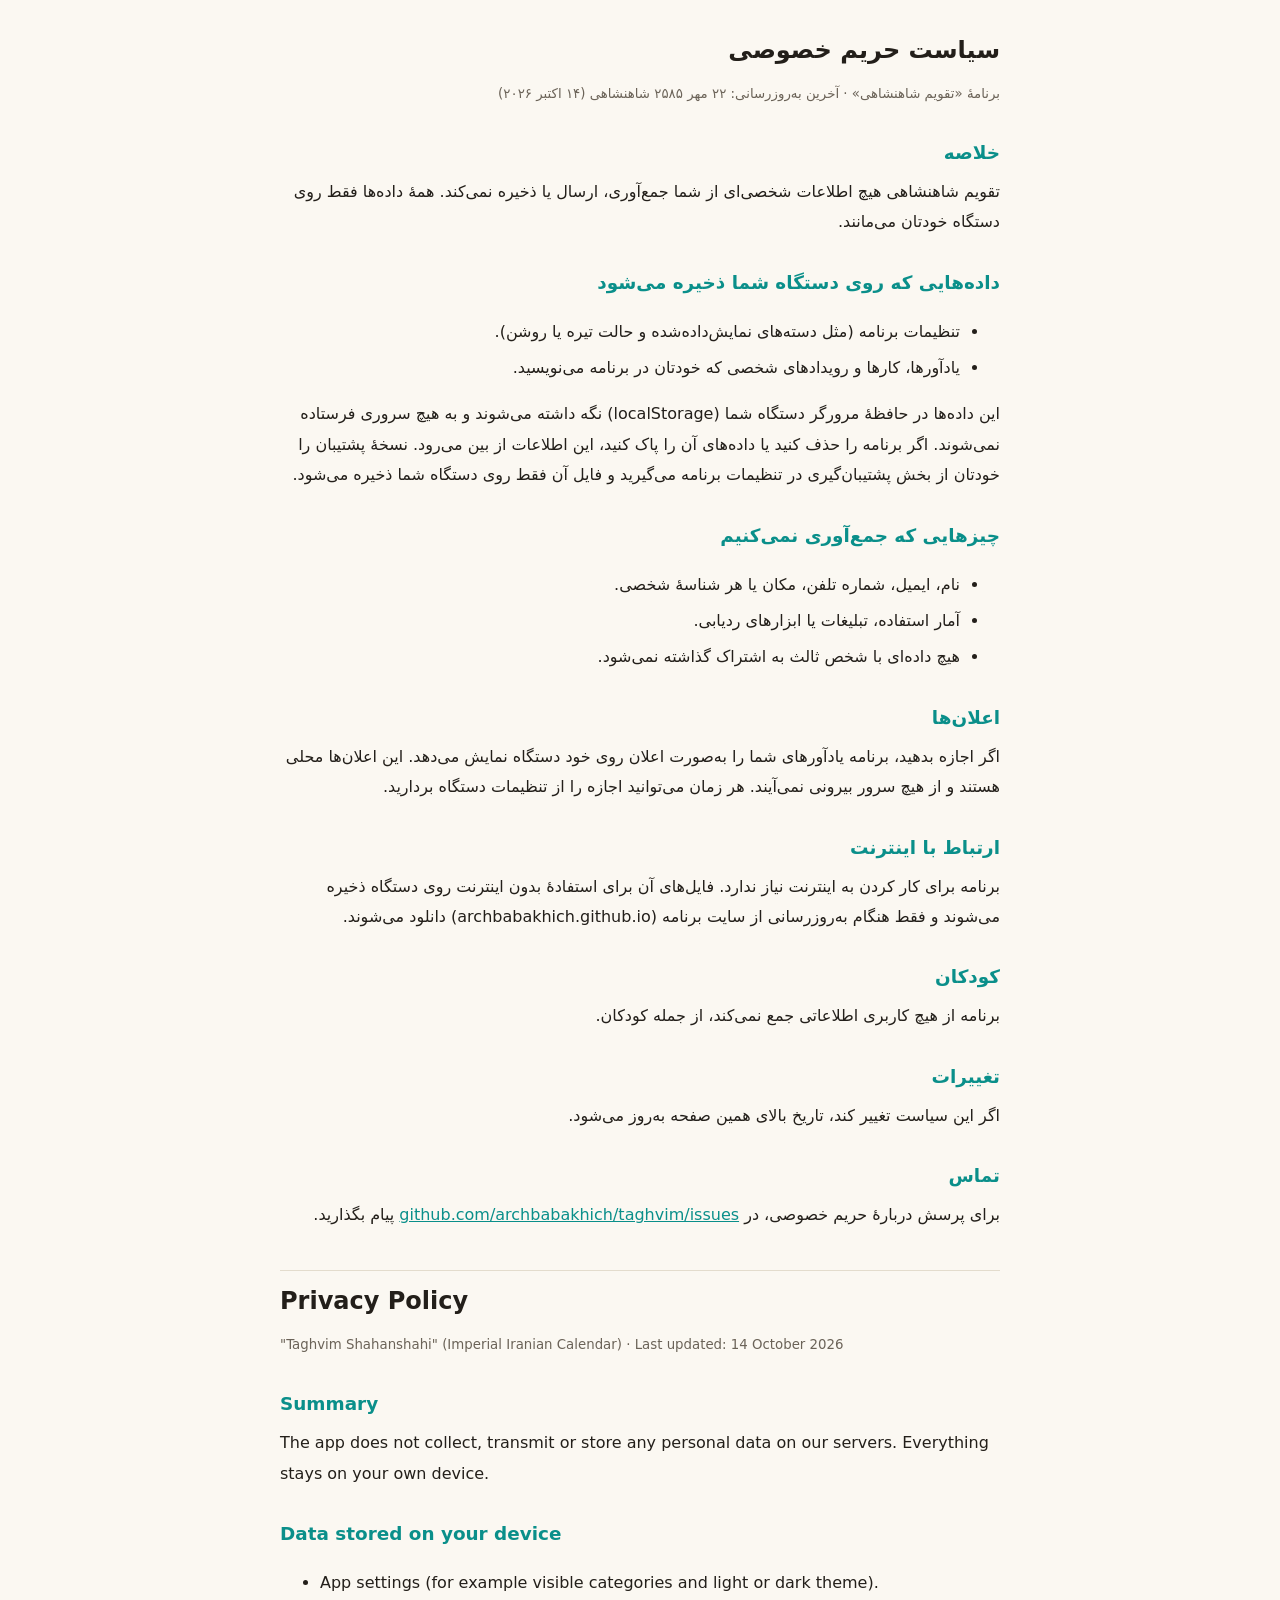
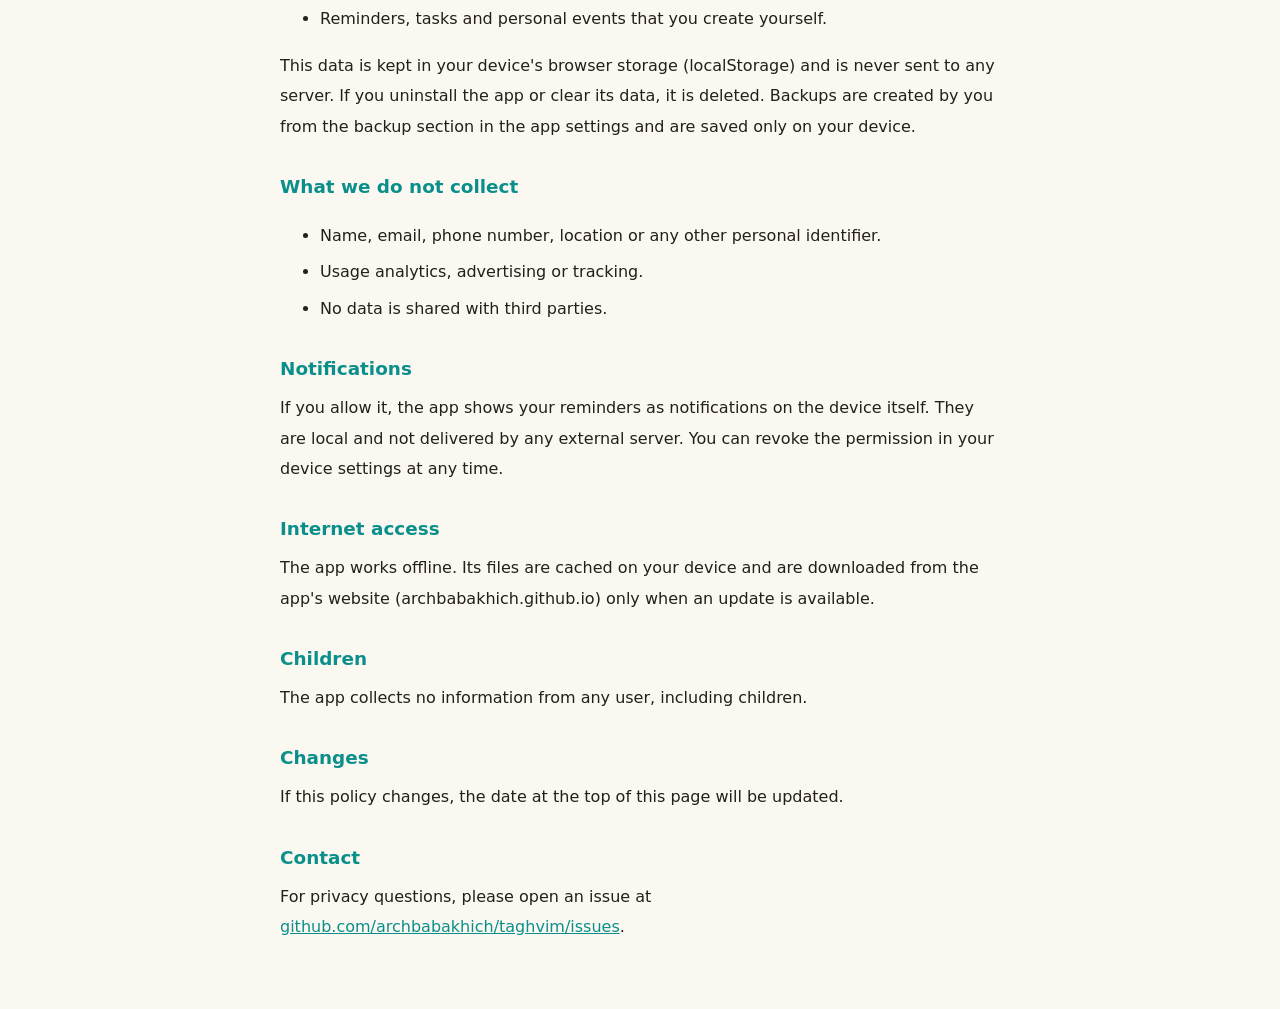
==== privacy.html @ 62cc732b "Add privacy policy page (fa/en) Co-Authored-By: Claude Sonnet 5.5 <noreply@anthropic.com> Claude-Ses" ====
<!doctype html>
<html lang="fa" dir="rtl">
<head>
<meta charset="utf-8">
<meta name="viewport" content="width=device-width,initial-scale=1">
<title>سیاست حریم خصوصی · تقویم شاهنشاهی</title>
<style>
:root{--bg:#fbf8f2;--fg:#231f1a;--mut:#6b6358;--ac:#0a8f8a;--line:#e3dccd}
@media (prefers-color-scheme:dark){:root{--bg:#17150f;--fg:#efe9dc;--mut:#a89f90;--ac:#40e0d0;--line:#332f25}}
body{margin:0;background:var(--bg);color:var(--fg);font:16px/1.9 Vazirmatn,Tahoma,system-ui,sans-serif}
main{max-width:720px;margin:0 auto;padding:28px 16px 60px}
h1{font-size:1.5rem;margin:0 0 4px}h2{font-size:1.15rem;margin:28px 0 6px;color:var(--ac)}
p,li{margin:6px 0}small{color:var(--mut)}
section.en{direction:ltr;text-align:left;border-top:1px solid var(--line);margin-top:40px;padding-top:8px}
a{color:var(--ac)}
</style>
</head>
<body>
<main>
<section>
<h1>سیاست حریم خصوصی</h1>
<small>برنامهٔ «تقویم شاهنشاهی» · آخرین به‌روزرسانی: ۲۲ مهر ۲۵۸۵ شاهنشاهی (۱۴ اکتبر ۲۰۲۶)</small>

<h2>خلاصه</h2>
<p>تقویم شاهنشاهی هیچ اطلاعات شخصی‌ای از شما جمع‌آوری، ارسال یا ذخیره نمی‌کند. همهٔ داده‌ها فقط روی دستگاه خودتان می‌مانند.</p>

<h2>داده‌هایی که روی دستگاه شما ذخیره می‌شود</h2>
<ul>
<li>تنظیمات برنامه (مثل دسته‌های نمایش‌داده‌شده و حالت تیره یا روشن).</li>
<li>یادآورها، کارها و رویدادهای شخصی که خودتان در برنامه می‌نویسید.</li>
</ul>
<p>این داده‌ها در حافظهٔ مرورگر دستگاه شما (localStorage) نگه داشته می‌شوند و به هیچ سروری فرستاده نمی‌شوند. اگر برنامه را حذف کنید یا داده‌های آن را پاک کنید، این اطلاعات از بین می‌رود. نسخهٔ پشتیبان را خودتان از بخش پشتیبان‌گیری در تنظیمات برنامه می‌گیرید و فایل آن فقط روی دستگاه شما ذخیره می‌شود.</p>

<h2>چیزهایی که جمع‌آوری نمی‌کنیم</h2>
<ul>
<li>نام، ایمیل، شماره تلفن، مکان یا هر شناسهٔ شخصی.</li>
<li>آمار استفاده، تبلیغات یا ابزارهای ردیابی.</li>
<li>هیچ داده‌ای با شخص ثالث به اشتراک گذاشته نمی‌شود.</li>
</ul>

<h2>اعلان‌ها</h2>
<p>اگر اجازه بدهید، برنامه یادآورهای شما را به‌صورت اعلان روی خود دستگاه نمایش می‌دهد. این اعلان‌ها محلی هستند و از هیچ سرور بیرونی نمی‌آیند. هر زمان می‌توانید اجازه را از تنظیمات دستگاه بردارید.</p>

<h2>ارتباط با اینترنت</h2>
<p>برنامه برای کار کردن به اینترنت نیاز ندارد. فایل‌های آن برای استفادهٔ بدون اینترنت روی دستگاه ذخیره می‌شوند و فقط هنگام به‌روزرسانی از سایت برنامه (archbabakhich.github.io) دانلود می‌شوند.</p>

<h2>کودکان</h2>
<p>برنامه از هیچ کاربری اطلاعاتی جمع نمی‌کند، از جمله کودکان.</p>

<h2>تغییرات</h2>
<p>اگر این سیاست تغییر کند، تاریخ بالای همین صفحه به‌روز می‌شود.</p>

<h2>تماس</h2>
<p>برای پرسش دربارهٔ حریم خصوصی، در <a href="https://github.com/archbabakhich/taghvim/issues">github.com/archbabakhich/taghvim/issues</a> پیام بگذارید.</p>
</section>

<section class="en" lang="en">
<h1>Privacy Policy</h1>
<small>"Taghvim Shahanshahi" (Imperial Iranian Calendar) · Last updated: 14 October 2026</small>

<h2>Summary</h2>
<p>The app does not collect, transmit or store any personal data on our servers. Everything stays on your own device.</p>

<h2>Data stored on your device</h2>
<ul>
<li>App settings (for example visible categories and light or dark theme).</li>
<li>Reminders, tasks and personal events that you create yourself.</li>
</ul>
<p>This data is kept in your device's browser storage (localStorage) and is never sent to any server. If you uninstall the app or clear its data, it is deleted. Backups are created by you from the backup section in the app settings and are saved only on your device.</p>

<h2>What we do not collect</h2>
<ul>
<li>Name, email, phone number, location or any other personal identifier.</li>
<li>Usage analytics, advertising or tracking.</li>
<li>No data is shared with third parties.</li>
</ul>

<h2>Notifications</h2>
<p>If you allow it, the app shows your reminders as notifications on the device itself. They are local and not delivered by any external server. You can revoke the permission in your device settings at any time.</p>

<h2>Internet access</h2>
<p>The app works offline. Its files are cached on your device and are downloaded from the app's website (archbabakhich.github.io) only when an update is available.</p>

<h2>Children</h2>
<p>The app collects no information from any user, including children.</p>

<h2>Changes</h2>
<p>If this policy changes, the date at the top of this page will be updated.</p>

<h2>Contact</h2>
<p>For privacy questions, please open an issue at <a href="https://github.com/archbabakhich/taghvim/issues">github.com/archbabakhich/taghvim/issues</a>.</p>
</section>
</main>
</body>
</html>
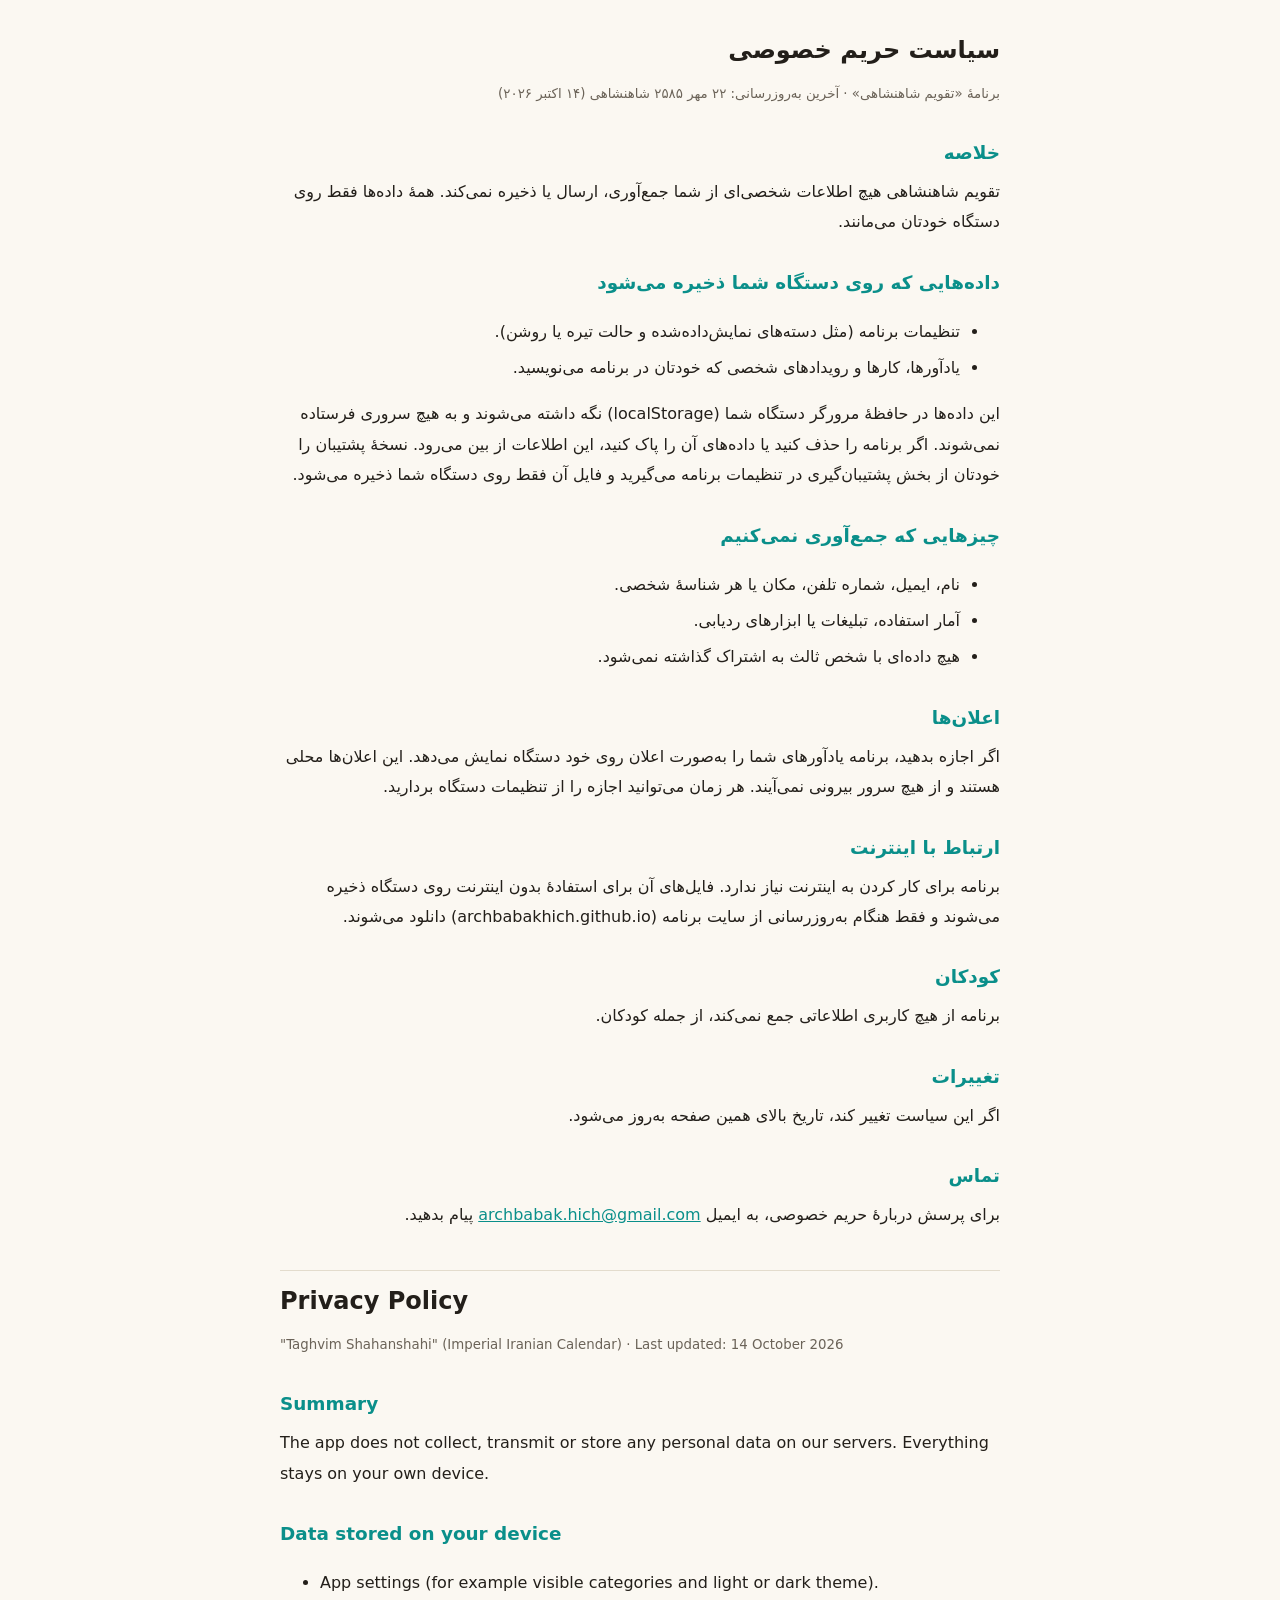
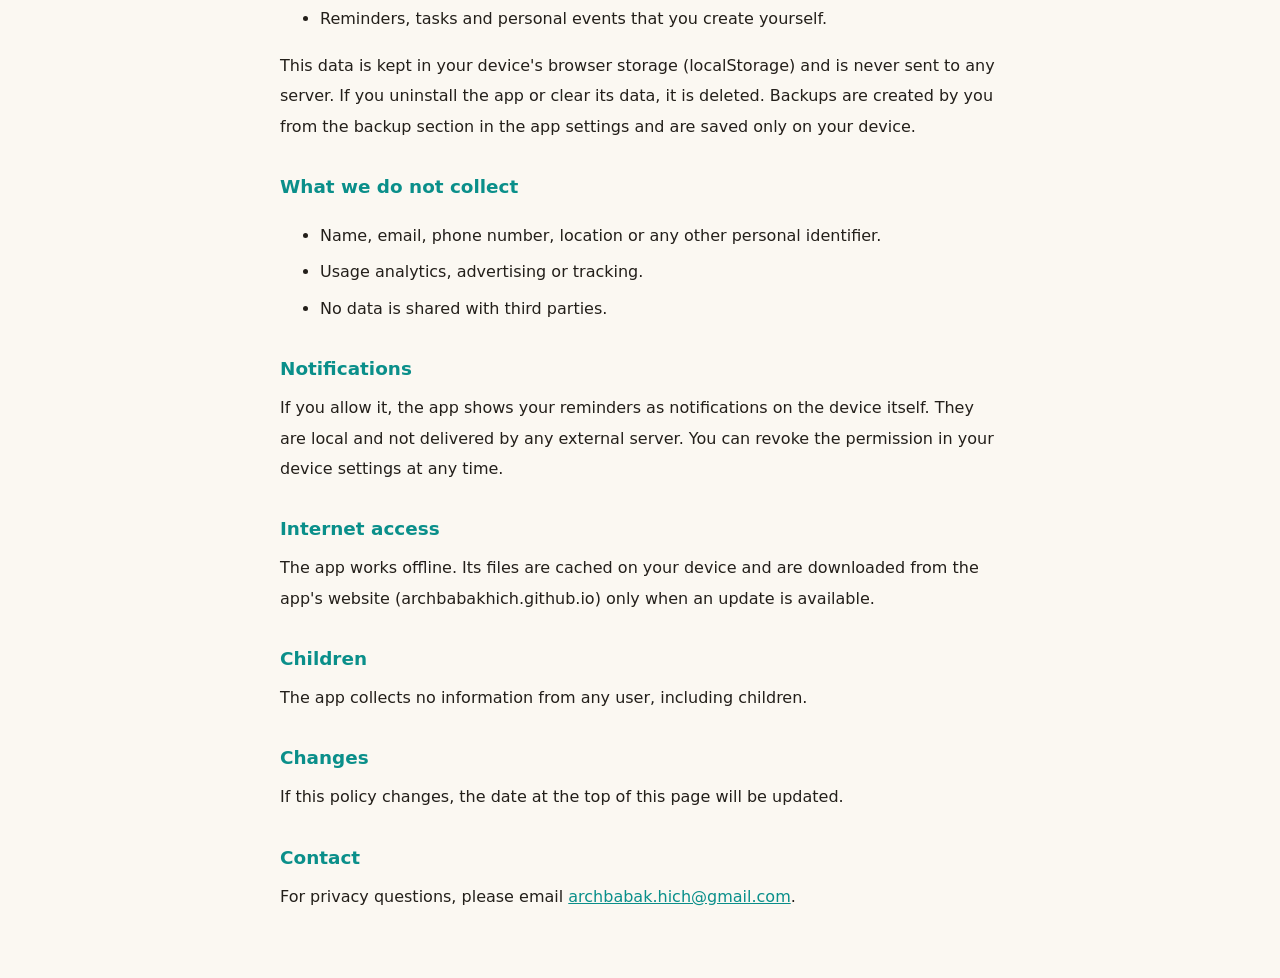
==== commit 35f8a00b: "Privacy page: add contact email Co-Authored-By: Claude Sonnet 5.5 <noreply@anthropic.com> Claude-Ses" ====
--- a/privacy.html
+++ b/privacy.html
@@ -51,7 +51,7 @@
 <p>اگر این سیاست تغییر کند، تاریخ بالای همین صفحه به‌روز می‌شود.</p>
 
 <h2>تماس</h2>
-<p>برای پرسش دربارهٔ حریم خصوصی، در <a href="https://github.com/archbabakhich/taghvim/issues">github.com/archbabakhich/taghvim/issues</a> پیام بگذارید.</p>
+<p>برای پرسش دربارهٔ حریم خصوصی، به ایمیل <a href="mailto:archbabak.hich@gmail.com">archbabak.hich@gmail.com</a> پیام بدهید.</p>
 </section>
 
 <section class="en" lang="en">
@@ -88,7 +88,7 @@
 <p>If this policy changes, the date at the top of this page will be updated.</p>
 
 <h2>Contact</h2>
-<p>For privacy questions, please open an issue at <a href="https://github.com/archbabakhich/taghvim/issues">github.com/archbabakhich/taghvim/issues</a>.</p>
+<p>For privacy questions, please email <a href="mailto:archbabak.hich@gmail.com">archbabak.hich@gmail.com</a>.</p>
 </section>
 </main>
 </body>
